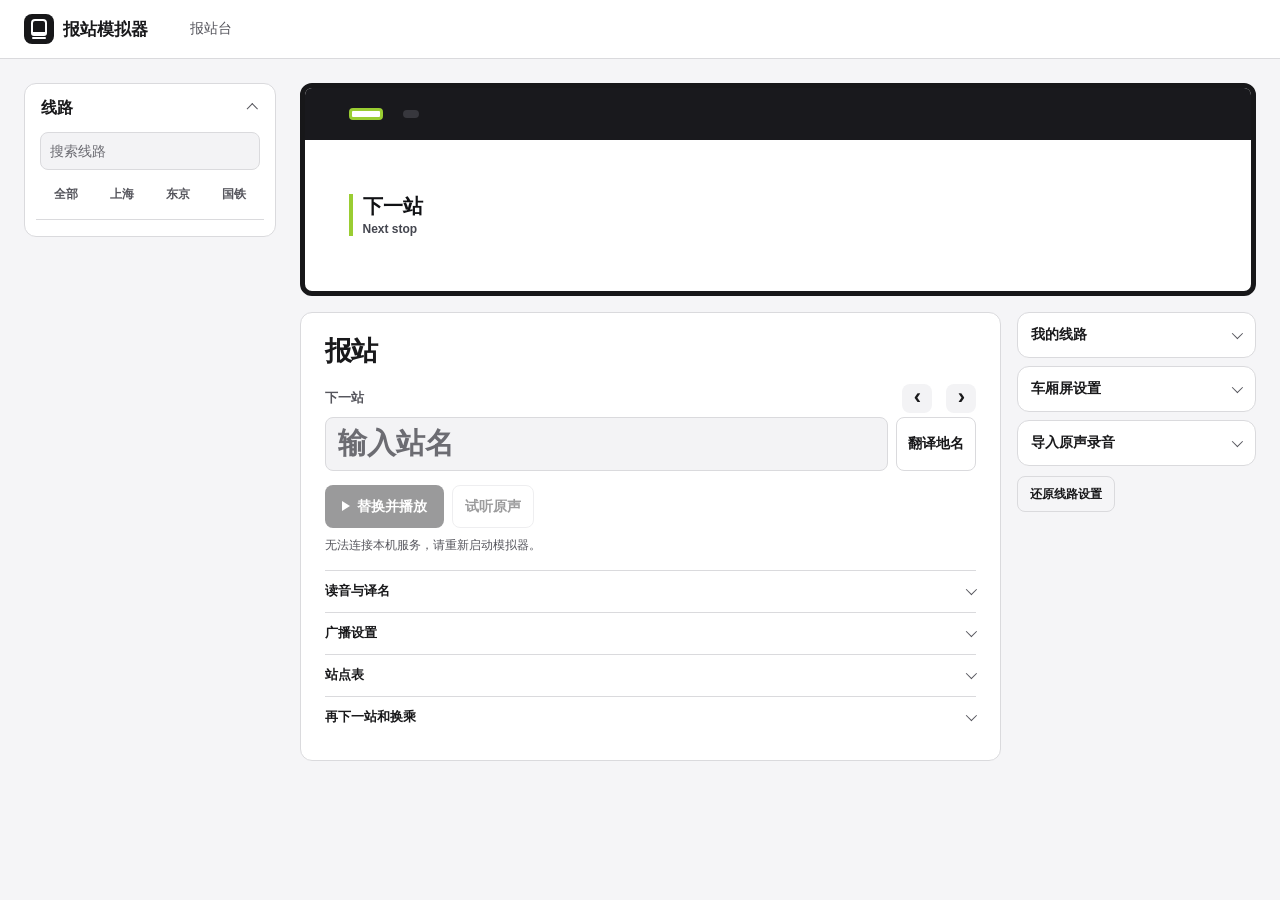
==== static/index.html @ 4a7ed26f "发布原声报站与车厢下一站显示" ====
<!doctype html>
<html lang="zh-CN">
<head>
<meta charset="UTF-8">
<meta name="viewport" content="width=device-width,initial-scale=1">
<title>报站模拟器</title>
<link rel="stylesheet" href="/static/style.css?v=4">
</head>
<body>
<header class="topbar">
 <div class="topbar-inner">
 <a href="#workstation" class="brand"><span class="brand-icon" aria-hidden="true"></span>报站模拟器</a>
 <nav class="top-links" aria-label="页面导航"><a href="#workstation">报站台</a><a href="#otherBroadcasts" id="otherLink" hidden>其他广播</a></nav>
 <div class="player" id="player" data-state="idle">
  <span class="eq" id="eq" aria-hidden="true"><i></i><i></i><i></i></span>
  <span class="player-title" id="nowPlaying" aria-live="polite">未在播放</span>
  <button class="icon" id="pausePlay" type="button" aria-label="暂停" hidden><i class="pause-icon" aria-hidden="true"></i><span>暂停</span></button>
  <button class="icon" id="resumePlay" type="button" aria-label="继续" hidden><i class="play-icon" aria-hidden="true"></i><span>继续</span></button>
  <button class="icon" id="stopPlay" type="button" aria-label="停止" hidden><i class="stop-icon" aria-hidden="true"></i><span>停止</span></button>
 </div>
 </div>
</header>

<main class="layout">
 <!-- ============ 左栏：线路 ============ -->
 <aside class="col routes-col">
  <details class="card route-panel" id="routePanel" open>
   <summary><span>线路</span><span id="activeRoute" class="active-route"></span></summary>
   <div class="route-filters">
    <input id="routeSearch" class="search" placeholder="搜索线路" type="search" aria-label="搜索线路">
    <div class="chips" id="cityChips" role="group" aria-label="按地区筛选线路"></div>
   </div>
   <div class="route-list" id="routeList" aria-label="可选线路"></div>
  </details>
 </aside>

 <!-- ============ 中栏：显示牌 + 报站 ============ -->
 <section class="col main-col" id="workstation" aria-label="报站台">
  <section class="station-board" id="stationBoard" aria-label="车厢下一站屏">
   <header class="board-header">
    <span id="boardCode" class="line-code"></span>
    <strong id="boardLine"></strong>
    <span class="service-type" id="boardType1"></span>
    <span id="boardDirection" class="board-direction"></span>
   </header>
   <div class="board-next">
    <div class="board-next-label"><span id="boardStationLabel">下一站</span><span id="boardStationLabelEn" lang="en">Next stop</span></div>
    <div class="board-next-name">
     <span id="boardStationNo" class="line-code" hidden></span>
     <div class="board-station-text"><strong id="boardStationName"></strong><span id="boardStationEn" lang="en" hidden></span></div>
    </div>
   </div>
   <ol class="board-stops" id="boardStops" aria-label="停靠站顺序" hidden></ol>
  </section>

  <div class="workbench">
  <section class="card composer" id="announcement" aria-labelledby="routeTitle">
   <div class="card-head"><h1 id="routeTitle" tabindex="-1">报站</h1><span class="tag" id="routeTag"></span></div>

   <div class="now-station">
    <div class="station-toolbar">
     <label for="stationName" id="stationNameLabel">下一站</label>
     <div class="station-nav" aria-label="切换站点">
      <button class="nav" id="previousStation" aria-label="上一站" title="上一站">‹</button>
      <span id="stationPosition" class="station-position"></span>
      <button class="nav" id="nextStation" aria-label="下一站" title="下一站">›</button>
     </div>
    </div>
    <div class="place-input">
     <input id="stationName" class="big-input" maxlength="50" placeholder="输入站名" autocomplete="off">
     <button class="ghost" type="button" id="translatePlace">翻译地名</button>
    </div>
     <div id="placeResults" class="place-results" hidden aria-live="polite"><div id="placeMessage"></div><div id="placeChoices"></div><p class="note">地名数据：<a href="https://www.openstreetmap.org/copyright" target="_blank" rel="noopener">OpenStreetMap</a> / <a href="https://www.wikidata.org/" target="_blank" rel="noopener">Wikidata</a></p></div>
   </div>

   <div class="actions main-actions">
    <button class="primary big" id="generate" disabled aria-keyshortcuts="Control+Enter"><i class="play-icon" aria-hidden="true"></i><span id="generateLabel">替换并播放</span></button>
    <button class="ghost" id="playOriginal" disabled>试听原声</button>
   </div>
   <div class="progress" id="progressBox" hidden role="status"><div class="bar" aria-hidden="true"><i id="progressBar"></i></div><span id="progress"></span></div>
   <div class="actions result-actions" id="resultActions" hidden>
    <button class="secondary" id="playResult" disabled>重播</button>
    <button class="ghost" id="retake" hidden>换一种读法</button>
    <a id="download" class="ghost" hidden download="报站.wav">保存音频</a>
   </div>
   <p class="note" id="sourceStatus" role="status"></p>
   <details class="fold" id="readingsFold">
    <summary>读音与译名</summary>
    <div class="readings" id="readings">
      <label id="jnLabel">日文写法<input id="jpName" maxlength="40"></label>
      <label id="jaLabel">日文读音<input id="jaName" maxlength="40"></label>
      <label id="enLabel">英文<input id="enName" maxlength="60"></label>
      <label id="numberLabel">车站编号<input id="stationNo" maxlength="12" placeholder="如 JY 22"></label>
    </div>
   </details>

   <details class="fold" id="editFold">
    <summary>广播设置</summary>
    <div class="grid2 line-row">
     <label id="lineLabel">线路名<input id="lineName" maxlength="20" placeholder="例如：M1路"></label>
     <label id="terminalLabel">终点站<input id="terminal" maxlength="30" placeholder="例如：人民广场"></label>
    </div>
    <p class="note" id="lineNote"></p>
    <p class="note" id="routeNote"></p>
    <a class="source-link" id="routeSource" target="_blank" rel="noopener" hidden>录音来源 ↗</a>
    <p class="note" id="editHint"></p>
    <ul class="edit-list" id="editList"></ul>
    <label id="doorLabel" hidden>开门方向<select id="doorSide"><option value="original">保留原录音</option><option value="left">左侧开门</option><option value="right">右侧开门</option></select></label>
    <div id="customArea" hidden>
     <p class="note">还想修改其他句子？填写录音里原来的话和你想说的话。程序会尝试自动定位，生成后请试听。</p>
     <div id="customRows"></div>
     <button class="ghost small" id="addCustom" type="button">＋ 添加要修改的话</button>
    </div>
   </details>

   <details class="fold" id="stationsFold">
    <summary>站点表 <span class="count" id="stationCount"></span></summary>
    <p class="note">点一行切换到该站。只填中文站名就行：日文写法（汉字或片假名）、读音、英文会自动生成（灰色字），填了就用你填的。“再下一站”自动取下一行。</p>
    <div class="table-wrap"><table class="stations" id="stationTable">
     <thead><tr><th>#</th><th>站名</th><th class="c-jn">日文写法</th><th class="c-ja">读音</th><th class="c-en">英文</th><th class="c-no">编号</th><th></th></tr></thead>
     <tbody></tbody>
    </table></div>
    <div class="actions"><button class="secondary" id="addStation">＋ 添加站点</button><button class="ghost" id="pasteStations">批量粘贴</button><button class="ghost" id="reverseStations">反向</button><button class="ghost" id="clearStations">清空</button></div>
    <div id="pasteBox" hidden><textarea id="pasteText" rows="5" placeholder="每行一个站，可用逗号分隔读法：&#10;巴黎,パリ,Paris&#10;伦敦,ロンドン,London"></textarea><div class="actions"><button class="primary" id="pasteApply">替换站点表</button><button class="ghost" id="pasteCancel">取消</button></div></div>
   </details>

   <details class="fold" id="extraFold">
    <summary>再下一站和换乘</summary>
    <div id="next2Box" class="grid2"><label>再下一站（日文）<input id="next2Ja" maxlength="30" placeholder="自动取下一行"></label><label>再下一站（英文）<input id="next2En" maxlength="40" placeholder="自动取下一行"></label></div>
    <div id="transferBox"><div class="grid2"><label>换乘（日文）<input id="transferJa" maxlength="120"></label><label>换乘（英文）<input id="transferEn" maxlength="200"></label></div><p class="note">换乘内容跟着当前站保存。保持原文则保留录音中的换乘广播。</p></div>
   </details>
  </section>

 <!-- ============ 右栏：显示牌与自定义 ============ -->
 <aside class="col side-col" aria-label="线路工具">
  <details class="card tool-panel" id="presetFold">
   <summary>我的线路</summary>
   <label class="full">名称<input id="presetName" maxlength="30" placeholder="例如：我的通勤线"></label>
   <div class="actions"><button class="primary" id="savePreset">保存为我的线路</button><button class="ghost" id="deletePreset" hidden>删除这条</button></div>
  </details>

  <details class="card tool-panel" id="boardFold">
   <summary>车厢屏设置</summary>
   <div class="grid2">
    <label>车种<select id="type1"></select></label>
    <div class="field">线路标识色
     <div class="color-pick">
      <button type="button" class="color-btn" id="colorBtn"><i id="colorChip"></i><span id="colorName">黄绿</span><b>▾</b></button>
      <div class="color-pop" id="colorPop" hidden>
       <div class="swatches" id="swatches"></div>
       <label class="color-custom">自定义颜色……<input id="lineColor" type="color" value="#9acd32"></label>
      </div>
     </div>
    </div>
    <label>线路代码<input id="lineCode" maxlength="5" placeholder="随线路名自动"></label>
    <label>显示牌另写名称<input id="boardLineName" maxlength="20" placeholder="不填则同线路名"></label>
   </div>
   <label class="full">方向<input id="direction" maxlength="30"></label>
  </details>

   <details class="card tool-panel" id="importBox">
    <summary>导入原声录音</summary>
    <p class="note">选择原声文件即可试听。填写原话可尝试识别替换位置。</p>
    <label class="full">录音文件<input id="importFile" type="file" accept="audio/*,video/*"></label>
    <label class="full">播报语言<select id="importLocale"><option value="ZH">普通话</option><option value="JA">日语</option><option value="EN">英语</option></select></label>
    <label class="full">起个名字<input id="importName" maxlength="30" placeholder="例如：上海地铁 2 号线"></label>
    <div class="grid2"><label>录音里的线路名（可不填）<input id="importLine" maxlength="20" placeholder="2号线"></label><label>录音里的终点站（可不填）<input id="importTerminal" maxlength="30" placeholder="浦东国际机场"></label></div>
    <div class="grid2"><label>录音里的站名（可不填）<input id="importStation" maxlength="30" placeholder="人民广场"></label><label>英文站名（可不填）<input id="importStationEn" maxlength="60" placeholder="People's Square"></label></div>
    <div class="actions"><button id="importGo" class="primary">导入录音</button><button id="importDelete" class="ghost" hidden>删除这段录音</button></div>
    <p id="importStatus" class="note"></p>
   </details>
   <button class="ghost reset-route" id="resetRoute">还原线路设置</button>
 </aside>
 </div>

 <section class="card" id="otherBroadcasts" aria-labelledby="otherTitle" hidden>
   <div class="card-head"><h2 id="otherTitle">其他广播</h2></div>
   <div class="sound-grid">
    <div class="sound"><label for="melody" class="sound-head">发车音乐 <span class="tag real">原声</span></label><select id="melody"><option value="JRE-IKST-025-01.mp3">JRE-IKST-025-01</option><option value="JRE-IKST-025-02.mp3">JRE-IKST-025-02</option><option value="JR-SH1-1_old.mp3">JR-SH1-1（旧版）</option></select><button class="secondary" id="playMelody"><i class="play-icon" aria-hidden="true"></i>播放</button></div>
    <div class="sound"><label for="busNotice" class="sound-head">上海公交提示 <span class="tag real">原声</span></label><select id="busNotice"><option value="bus-turn.mp3">车辆转弯，请拉好扶手</option><option value="bus-seat.mp3">请给需要帮助的乘客让座</option><option value="bus-safety.mp3">请勿携带易燃物品</option></select><button class="secondary" id="playNotice"><i class="play-icon" aria-hidden="true"></i>播放</button></div>
   </div>
 </section>
 </section>
</main>
<audio id="audio" hidden></audio>
<div class="toast" id="toast" role="status" hidden></div>
<script src="/static/app.js?v=4"></script>
<script src="/static/cloud.js?v=4"></script>
</body>
</html>
---- static/style.css ----
:root {
  color-scheme: light dark;
  --bg: #f5f5f7;
  --card: #fff;
  --ink: #19191b;
  --muted: #56565d;
  --line: #dadadd;
  --soft: #f3f3f5;
  --accent: #171719;
  --accent-ink: #fff;
  --accent-soft: #e8e8eb;
  --radius: 12px;
  --top: 58px;
  font-family: -apple-system, BlinkMacSystemFont, "Segoe UI", "Microsoft YaHei UI", "PingFang SC", sans-serif;
  color: var(--ink);
}
@media (prefers-color-scheme: dark) {
  :root {
    --bg: #111113;
    --card: #1b1b1e;
    --ink: #f3f3f5;
    --muted: #bcbcc5;
    --line: #3d3d43;
    --soft: #252529;
    --accent: #f4f4f6;
    --accent-ink: #171719;
    --accent-soft: #303036;
  }
}
* { box-sizing: border-box; }
[hidden] { display: none !important; }
html { scroll-padding-top: calc(var(--top) + 16px); }
body { margin: 0; background: var(--bg); font-size: 14px; }
button, input, select, textarea { font: inherit; color: inherit; }
button, summary { -webkit-tap-highlight-color: transparent; }
h1, h2, p { margin: 0; }
h1 { font-size: clamp(20px, 2.2vw, 27px); font-weight: 800; line-height: 1.25; letter-spacing: -.035em; overflow-wrap: anywhere; }
h2 { font-size: 18px; font-weight: 800; }
a { color: var(--accent); }
:where(button, a, input, select, textarea, summary):focus-visible {
  outline: 2px solid var(--accent);
  outline-offset: 3px;
}

/* Page header and shared audio controls */
.topbar { position: sticky; top: 0; z-index: 20; background: var(--card); color: var(--ink); border-bottom: 1px solid var(--line); }
.topbar-inner { max-width: 1376px; min-height: var(--top); margin-inline: auto; padding: 8px 24px; display: flex; align-items: center; gap: 30px; }
.brand { display: inline-flex; align-items: center; gap: 9px; color: var(--ink); font-size: 17px; font-weight: 750; text-decoration: none; white-space: nowrap; }
.brand-icon { display: inline-block; width: 30px; height: 30px; position: relative; border-radius: 8px; background: var(--accent); color: var(--accent-ink); }
.brand-icon::before { content: ""; position: absolute; inset: 5px 7px 8px; border: 2px solid currentColor; border-bottom-width: 4px; border-radius: 4px 4px 3px 3px; }
.brand-icon::after { content: ""; position: absolute; left: 8px; bottom: 5px; width: 14px; height: 2px; background: currentColor; border-radius: 2px; }
.top-links { display: flex; gap: 4px; }
.top-links a { display: inline-flex; padding: 9px 12px; border-radius: 7px; color: var(--muted); font-size: 14px; text-decoration: none; white-space: nowrap; }
.top-links a:hover, .top-links a:focus-visible { background: var(--soft); color: var(--ink); }
.player {
  display: flex; align-items: center; gap: 6px; margin-left: auto; padding: 4px 5px 4px 12px;
  width: min(100%, 410px); min-width: 0; min-height: 42px; color: var(--ink);
  background: var(--soft); border: 1px solid var(--line); border-radius: 10px;
}
.player-title { flex: 1; overflow: hidden; text-overflow: ellipsis; white-space: nowrap; font-size: 13px; padding-right: 4px; }
.player[data-state="idle"] { visibility: hidden; }
.eq { display: inline-flex; flex: 0 0 15px; align-items: center; gap: 2px; height: 16px; }
.eq i { width: 3px; height: 8px; border-radius: 4px; background: currentColor; }
.eq i:nth-child(2) { height: 14px; }
.eq i:last-child { height: 5px; }
.player[data-state="playing"] .eq i { animation: eq .85s infinite alternate ease-in-out; }
.player[data-state="playing"] .eq i:nth-child(2) { animation-delay: -.45s; }
.player[data-state="playing"] .eq i:last-child { animation-delay: -.25s; }
@keyframes eq { to { height: 3px; } }
button.icon { border-color: var(--line); background: var(--card); color: inherit; padding: 5px 9px; font-size: 13px; min-height: 32px; gap: 5px; }
button.icon:hover { background: var(--accent-soft); }
.play-icon { display: inline-block; width: 0; height: 0; border-top: 5px solid transparent; border-bottom: 5px solid transparent; border-left: 8px solid currentColor; }
.pause-icon { width: 9px; height: 10px; border-inline: 3px solid currentColor; }
.stop-icon { width: 9px; height: 9px; background: currentColor; border-radius: 1px; }

/* Workspace and adaptive panels */
.layout {
  display: grid; grid-template-columns: 252px minmax(0, 1fr); gap: 24px; align-items: start;
  max-width: 1376px; margin: 0 auto; padding: 24px 24px 70px;
}
.col { display: flex; flex-direction: column; gap: 16px; min-width: 0; }
.routes-col { position: sticky; top: calc(var(--top) + 18px); }
.card { min-width: 0; background: var(--card); border: 1px solid var(--line); border-radius: var(--radius); padding: 22px 24px; }
.card-head { display: flex; flex-wrap: wrap; align-items: center; gap: 9px; min-width: 0; }
.card-head h1 { flex: 1 1 135px; }
.workbench { display: grid; grid-template-columns: minmax(0, 1fr) minmax(218px, .34fr); gap: 16px; align-items: start; }
.side-col { gap: 8px; }
.tool-panel { padding: 0 13px; }
.tool-panel[open] { padding-bottom: 13px; }
.tool-panel > summary, .route-panel > summary, .fold > summary {
  display: flex; align-items: center; gap: 8px; min-height: 44px; cursor: pointer; font-weight: 750; list-style: none;
}
summary::-webkit-details-marker { display: none; }
.tool-panel > summary::after, .route-panel > summary::after, .fold > summary::after {
  content: ""; margin-left: auto; margin-right: 2px; width: 7px; height: 7px; border: solid var(--muted); border-width: 0 1.5px 1.5px 0; flex: none; transform: rotate(45deg) translateY(-2px);
}
details[open] > summary::after { transform: rotate(225deg) translateY(-1px); }
.reset-route { align-self: flex-start; margin-top: 2px; font-size: 12px; }
.note { font-size: 12px; line-height: 1.65; color: var(--muted); margin-top: 8px; }
.note:empty { display: none; }
.source-link { display: inline-block; margin-top: 6px; font-size: 12px; }

/* Fields, buttons, and source labels */
label, .field { display: block; min-width: 0; font-size: 12px; color: var(--muted); font-weight: 650; }
label.full { margin-top: 10px; }
input, select, textarea {
  display: block; width: 100%; min-width: 0; margin-top: 5px; min-height: 38px; padding: 7px 9px;
  border: 1px solid var(--line); border-radius: 8px; background: var(--card);
}
input::placeholder, textarea::placeholder { color: var(--muted); opacity: .86; }
input:focus, select:focus, textarea:focus { border-color: var(--accent); }
input[type="color"] { padding: 3px; height: 38px; cursor: pointer; }
input[type="file"] { font-size: 12px; }
label.check { display: flex; gap: 8px; align-items: center; margin-top: 10px; font-weight: 500; }
label.check input { width: auto; min-height: 0; margin: 0; accent-color: var(--accent); }
.grid2 { display: grid; grid-template-columns: repeat(auto-fit, minmax(min(100%, 98px), 1fr)); gap: 9px; margin-top: 9px; }
.actions { display: flex; gap: 8px; flex-wrap: wrap; margin-top: 11px; align-items: center; }
button, .ghost {
  display: inline-flex; gap: 7px; align-items: center; justify-content: center; min-height: 36px;
  border: 1px solid transparent; border-radius: 8px; padding: 7px 12px; font-weight: 700;
  text-decoration: none; cursor: pointer; line-height: 1.2;
}
.primary { background: var(--accent); color: var(--accent-ink); }
.primary:hover:not(:disabled) { filter: brightness(1.10); }
.secondary { background: var(--accent-soft); color: var(--accent); }
.ghost { color: var(--ink); background: transparent; border-color: var(--line); }
.ghost:hover:not(:disabled), .secondary:hover:not(:disabled) { border-color: var(--accent); }
.small { font-size: 12px; }
button:disabled { opacity: .43; cursor: default; }
.tag { display: inline-block; font-size: 11px; font-weight: 750; border-radius: 4px; padding: 3px 6px; white-space: nowrap; }
.tag.real, .tag.mine { background: var(--soft); color: var(--ink); border: 1px solid var(--line); }
.tag:empty { display: none; }

/* Search and line directory */
.route-panel { padding: 0 11px 0; }
.route-panel[open] { padding-bottom: 10px; }
.route-panel > summary { padding-inline: 5px; font-size: 16px; min-height: 48px; }
.active-route { min-width: 0; margin-left: auto; overflow: hidden; text-overflow: ellipsis; white-space: nowrap; color: var(--accent); font-size: 12px; }
.route-panel[open] .active-route { display: none; }
.route-filters { padding: 0 4px 9px; border-bottom: 1px solid var(--line); }
.search { margin: 0; background: var(--soft); }
.chips { display: flex; gap: 4px; margin-top: 8px; }
.chip { flex: 1; min-height: 32px; padding: 3px 6px; font-size: 12px; background: transparent; color: var(--muted); }
.chip:hover { background: var(--soft); color: var(--ink); }
.chip.on { background: var(--accent); color: var(--accent-ink); }
.route-list {
  display: flex; flex-direction: column; gap: 3px; min-height: 0; max-height: calc(100dvh - var(--top) - 175px);
  overflow: auto; padding: 3px; scrollbar-width: thin;
}
.route-list > * { flex-shrink: 0; }
.route-group { margin: 12px 5px 4px; font-size: 11px; font-weight: 800; color: var(--muted); }
.route {
  position: relative; display: grid; grid-template-columns: 39px minmax(0, 1fr) auto; align-items: center; text-align: left; gap: 7px;
  width: 100%; padding: 6px; background: transparent; min-height: 46px;
}
.route:hover { background: var(--soft); }
.route.on { background: var(--accent-soft); border-color: var(--muted); }
.route .code { background: #fff; color: #19191b; border: 2px solid var(--rc); border-radius: 4px; font-size: 11px; padding: 4px 1px; line-height: 1.15; text-align: center; }
.route .nm { min-width: 0; font-size: 14px; font-weight: 750; line-height: 1.35; overflow-wrap: anywhere; }
.route .sub { display: block; color: var(--muted); font-size: 12px; font-weight: 500; }
.route .tag.real { background: transparent; color: var(--muted); border: 1px solid var(--line); }
.my-route { border: 1px solid var(--line); border-radius: 9px; padding-bottom: 6px; }
.my-route .route { border-top: 0; border-inline: 0; border-bottom-left-radius: 0; border-bottom-right-radius: 0; }
.my-route-actions { display: grid; grid-template-columns: 1fr 1fr; gap: 4px; padding: 4px 6px 0; }
.route-action {
  display: flex; align-items: center; justify-content: center; min-height: 30px; padding: 4px 6px;
  border: 1px solid var(--line); border-radius: 6px; background: var(--card);
  color: var(--accent); font-size: 11px; font-weight: 700; text-decoration: none;
}
.route-action:hover:not(:disabled) { border-color: var(--accent); }
.my-route-note { margin: 6px 8px 2px; overflow: hidden; text-overflow: ellipsis; white-space: nowrap; font-size: 11px; color: var(--muted); }

/* Onboard information screen */
.station-board {
  --line-color: #9acd32;
  --screen-pad: clamp(16px, 3.4vw, 44px);
  min-width: 0; border: 5px solid #171719; border-radius: 12px;
  overflow: hidden; color: #101114; background: #fff;
}
.station-board:lang(ja) { font-family: "Hiragino Sans", "Yu Gothic UI", Meiryo, sans-serif; }
.board-header {
  display: flex; align-items: center; flex-wrap: wrap; gap: 7px 10px;
  color: #fff; background: #19191d;
  min-height: 52px; padding: 9px var(--screen-pad);
}
.board-header strong { font-size: clamp(16px, 2.1vw, 26px); line-height: 1.25; overflow-wrap: anywhere; }
.board-direction { margin-left: auto; color: #e0e0e5; font-size: 14px; font-weight: 650; overflow-wrap: anywhere; }
.board-direction:empty { display: none; }
.line-code {
  display: inline-grid; place-items: center; flex: none; color: #121214; background: #fff; border: 3px solid var(--line-color);
  min-width: 34px; border-radius: 4px; font-weight: 850; font-size: 14px; padding: 3px 6px; white-space: nowrap;
}
.service-type {
  display: inline-block; max-width: 100%; padding: 4px 8px; background: #37373d; color: #fff; border-radius: 4px;
  font-size: 13px; font-weight: 750; line-height: 1.2; overflow-wrap: anywhere;
}
.service-type[data-mark="chuo"] { background: #244f87; }
.service-type[data-mark="ome"] { background: #20543d; }
.service-type[data-mark="rapid"] { background: #704718; }
.service-type[data-mark="express"] { background: #713143; }
.board-next {
  display: grid; grid-template-columns: minmax(65px, 110px) minmax(0, 1fr); align-items: center; gap: clamp(10px, 2vw, 26px);
  min-height: 151px; padding: 17px var(--screen-pad) 18px;
}
.board-next-label {
  align-self: center; border-left: 4px solid var(--line-color); padding-inline-start: 10px; display: grid;
  text-align: left; font-size: clamp(13px, 1.7vw, 20px); font-weight: 800; line-height: 1.2; gap: 4px;
}
.board-next-label [lang="en"] { color: #44464f; font: 650 12px/1.2 "Segoe UI", sans-serif; }
.board-next-name { display: flex; align-items: center; column-gap: 15px; min-width: 0; }
.board-next-name .line-code { font-size: clamp(15px, 2vw, 25px); padding: 8px; }
.board-station-text { display: grid; min-width: 0; align-items: start; gap: 4px; }
.board-station-text strong { font-size: clamp(32px, 5.8vw, 78px); line-height: 1.05; font-weight: 820; overflow-wrap: anywhere; }
.board-station-text [lang="en"] { color: #44464f; font: 640 clamp(13px, 2vw, 24px)/1.2 "Segoe UI", sans-serif; overflow-wrap: anywhere; }
.board-stops {
  display: flex; list-style: none; margin: 0; padding: 12px var(--screen-pad) 11px;
  background: #f3f4f6; border-top: 1px solid #dadbe0;
}
.board-stops li { position: relative; flex: 1; min-width: 0; text-align: center; font-size: 14px; font-weight: 650; }
.board-stops li:not(:last-child)::after {
  content: ""; position: absolute; top: 7px; left: 50%; width: 100%; height: 4px; background: var(--line-color);
}
.board-stops li.past::after { background: #9799a0; }
.board-stops li > i {
  position: relative; z-index: 1; display: block; width: 17px; height: 17px; margin: 0 auto 5px; border-radius: 50%;
  border: 3px solid #19191b; background: #fff;
}
.board-stops li.past { color: #555760; }
.board-stops li.past > i { border-color: #767780; }
.board-stops li.current { font-weight: 850; }
.board-stops li.current > i { background: var(--line-color); }
.board-stops li > span { display: block; padding-inline: 4px; overflow-wrap: anywhere; }

/* Announcement form and results */
.now-station { margin-top: 15px; }
.station-toolbar { display: flex; align-items: center; gap: 8px; justify-content: space-between; margin-bottom: 4px; }
.station-toolbar > label { font-size: 13px; }
.station-nav { display: flex; align-items: center; gap: 7px; }
.station-position { color: var(--muted); font-size: 12px; font-variant-numeric: tabular-nums; }
.nav { min-height: 29px; width: 30px; background: var(--soft); color: var(--ink); font-size: 22px; padding: 0 0 2px; line-height: 1; }
.nav:hover:not(:disabled) { background: var(--accent-soft); color: var(--accent); }
.place-input { display: grid; grid-template-columns: minmax(0, 1fr) auto; gap: 8px; align-items: stretch; }
.big-input { margin: 0; min-height: 54px; padding: 8px 12px; font-weight: 800; font-size: clamp(22px, 3.3vw, 29px); background: var(--soft); }
.place-input button { color: var(--accent); white-space: nowrap; padding-inline: 11px; }
.place-results { margin-top: 8px; padding: 10px; background: var(--soft); border-radius: 8px; font-size: 12px; line-height: 1.55; overflow-wrap: anywhere; }
.place-results details { margin-top: 5px; }
.place-results summary { cursor: pointer; font-weight: 750; color: var(--accent); }
.place-result { display: block; width: 100%; text-align: left; background: var(--card); border-color: var(--line); margin-top: 5px; font-size: 12px; line-height: 1.4; }
.place-result small { display: block; color: var(--muted); font-weight: 400; }
.readings { display: grid; grid-template-columns: repeat(auto-fit, minmax(min(100%, 105px), 1fr)); gap: 8px; margin-top: 10px; }
.main-actions { margin-top: 14px; }
.main-actions > * { min-height: 43px; }
.main-actions .primary { padding-inline: 16px; }
.result-actions { padding-block: 1px; }
.result-actions > * { font-size: 12px; }
.progress { display: flex; gap: 8px; align-items: center; margin-top: 10px; padding: 8px 10px; background: var(--soft); border-radius: 8px; font-size: 12px; color: var(--muted); overflow-wrap: anywhere; }
.progress .bar { flex: 0 0 30px; height: 5px; border-radius: 8px; background: var(--line); overflow: hidden; }
.progress .bar i { display: block; width: 40%; height: 100%; background: var(--accent); border-radius: 8px; animation: load 1.25s infinite; }
@keyframes load { from { transform: translateX(-100%); } to { transform: translateX(250%); } }

/* Advanced station editing and tools */
.fold { border-top: 1px solid var(--line); }
.composer > .fold:first-of-type { margin-top: 14px; }
.fold[open] { padding-bottom: 10px; }
.fold > summary { min-height: 41px; font-size: 13px; }
details > summary:hover { color: var(--accent); }
.count { margin-left: 2px; font-size: 11px; color: var(--muted); }
.edit-list { margin: 6px 0 10px; padding-left: 19px; color: var(--muted); line-height: 1.65; font-size: 13px; overflow-wrap: anywhere; }
.edit-list b { color: var(--ink); }
.custom-edit { display: grid; grid-template-columns: minmax(0,.8fr) 1fr 1fr auto; gap: 7px; align-items: end; margin: 9px 0; }
.table-wrap { overflow: auto; margin-top: 9px; border: 1px solid var(--line); border-radius: 8px; max-height: 320px; }
.stations { width: 100%; border-collapse: separate; border-spacing: 0; font-size: 13px; }
.stations th { position: sticky; top: 0; z-index: 1; background: var(--soft); text-align: left; font-size: 11px; color: var(--muted); padding: 7px 6px; white-space: nowrap; }
.stations td { border-top: 1px solid var(--line); padding: 3px; }
.stations td:first-child { width: 30px; text-align: center; color: var(--muted); font-variant-numeric: tabular-nums; cursor: pointer; }
.stations input { margin: 0; min-width: 86px; background: transparent; padding: 6px; border-color: transparent; }
.stations input:hover { border-color: var(--line); }
.stations tr.on { background: var(--accent-soft); }
.stations tr.on td:first-child { color: var(--accent); font-weight: 800; }
.stations .del { background: transparent; color: var(--muted); padding: 3px 6px; }
.stations .del:hover { color: var(--ink); background: var(--soft); }
.color-pick { position: relative; margin-top: 5px; }
.color-btn { width: 100%; min-height: 38px; justify-content: flex-start; background: var(--card); border-color: var(--line); color: var(--ink); padding: 7px 8px; }
.color-btn i { width: 17px; height: 17px; border-radius: 4px; flex: none; box-shadow: inset 0 0 0 1px #0002; }
.color-btn span { flex: 1; text-align: left; }
.color-btn b { color: var(--muted); font-size: 11px; }
.color-pop { position: absolute; z-index: 11; top: calc(100% + 5px); right: 0; background: var(--card); border: 1px solid var(--line); border-radius: 9px; padding: 9px; box-shadow: 0 8px 18px #0b201a26; }
.swatches { display: grid; grid-template-columns: repeat(5, 25px); gap: 6px; }
.swatch { width: 25px; height: 25px; min-height: 25px; border: 2px solid var(--card); border-radius: 5px; outline: 1px solid var(--line); padding: 0; }
.swatch.on, .swatch:hover { outline: 2px solid var(--ink); }
.color-custom { display: flex; align-items: center; justify-content: space-between; gap: 6px; margin-top: 7px; padding-top: 7px; border-top: 1px solid var(--line); }
.color-custom input { width: 34px; height: 27px; min-height: 27px; margin: 0; padding: 2px; }

/* Extra audio */
.sound-grid { display: grid; grid-template-columns: repeat(auto-fit, minmax(min(100%, 156px), 1fr)); gap: 9px; margin-top: 12px; }
.sound { display: flex; flex-direction: column; gap: 7px; min-width: 0; padding: 10px; background: var(--soft); border: 1px solid var(--line); border-radius: 9px; }
.sound-head { display: flex; justify-content: space-between; align-items: center; gap: 5px; font-size: 13px; color: var(--ink); font-weight: 750; }
.sound select { margin: 0; font-size: 12px; }
.sound button { font-size: 12px; }
.toast {
  position: fixed; z-index: 50; left: 50%; bottom: 20px; transform: translateX(-50%); width: max-content; max-width: min(90vw, 500px);
  padding: 10px 13px; background: #242426; color: #fff; border-radius: 9px; border: 1px solid #4b4b50; font-size: 13px; box-shadow: 0 5px 16px #0002;
}

@media (max-width: 1060px) {
  .layout { grid-template-columns: 218px minmax(0, 1fr); padding-inline: 16px; gap: 13px; }
  .workbench { grid-template-columns: minmax(0, 1fr); gap: 9px; }
  .side-col { display: grid; grid-template-columns: repeat(2, minmax(0, 1fr)); align-items: start; }
}
@media (max-width: 720px) {
  :root { --top: 53px; }
  .layout { grid-template-columns: minmax(0, 1fr); padding: 12px 11px 82px; gap: 9px; }
  .col { gap: 10px; }
  .topbar-inner { padding: 6px 12px; gap: 8px; justify-content: space-between; }
  .brand { font-size: 14px; gap: 7px; }
  .brand-icon { width: 28px; height: 28px; }
  .brand-icon::before { inset: 5px 6px 7px; }
  .brand-icon::after { left: 7px; bottom: 4px; }
  .top-links a { padding: 7px 6px; font-size: 12px; }
  .player { position: fixed; inset: auto 9px max(9px, env(safe-area-inset-bottom)) 9px; margin: 0; width: auto; min-height: 48px; box-shadow: 0 4px 14px #0005; }
  .player[data-state="idle"] { display: none; }
  button.icon { min-height: 36px; }
  .routes-col { position: static; }
  .route-panel > summary { min-height: 45px; font-size: 14px; }
  .route-panel > summary::after { margin-left: 3px; }
  .route-panel[open] > summary::after { margin-left: auto; }
  .route-list { max-height: min(320px, 45dvh); }
  .chip { min-height: 36px; }
  .card { padding: 13px; }
  .route-panel, .tool-panel { padding: 0 11px; }
  .station-board { --screen-pad: 12px; border-width: 4px; border-radius: 9px; }
  .board-header { gap: 5px 7px; min-height: 0; padding-block: 8px; }
  .board-header .line-code { font-size: 12px; min-width: 28px; padding: 2px 4px; }
  .board-direction { flex-basis: 100%; margin: 0; font-size: 12px; }
  .service-type { font-size: 11px; }
  .board-next { grid-template-columns: minmax(48px, 65px) minmax(0, 1fr); min-height: 106px; padding-block: 12px; }
  .board-next-label { padding-inline-start: 6px; }
  .board-next-label [lang="en"] { font-size: 10px; }
  .board-next-name { gap: 7px; }
  .board-next-name .line-code { font-size: 13px; padding: 4px; }
  .board-stops li { font-size: 12px; }
  .board-stops li:nth-child(n+5) { display: none; }
  .board-stops li:nth-child(4)::after { display: none; }
  .nav { width: 36px; min-height: 36px; }
  .main-actions > * { min-height: 44px; }
  .readings input, .search { font-size: 16px; }
  .readings:has(#jaLabel:not([hidden])) { grid-template-columns: repeat(2, minmax(0, 1fr)); }
  .readings:has(#numberLabel[hidden]) #enLabel { grid-column: 1 / -1; }
  .sound-grid { grid-template-columns: repeat(auto-fit, minmax(min(100%, 142px), 1fr)); }
  .toast { bottom: 66px; }
}
@media (max-width: 400px) {
  .custom-edit { grid-template-columns: repeat(2, minmax(0, 1fr)); }
  .custom-edit label:first-child { grid-column: 1/-1; }
  .top-links a:first-child { display: none; }
  .side-col { grid-template-columns: minmax(0, 1fr); gap: 6px; }
}
@media (prefers-reduced-motion: reduce) {
  .player .eq i, .progress .bar i { animation: none; }
}
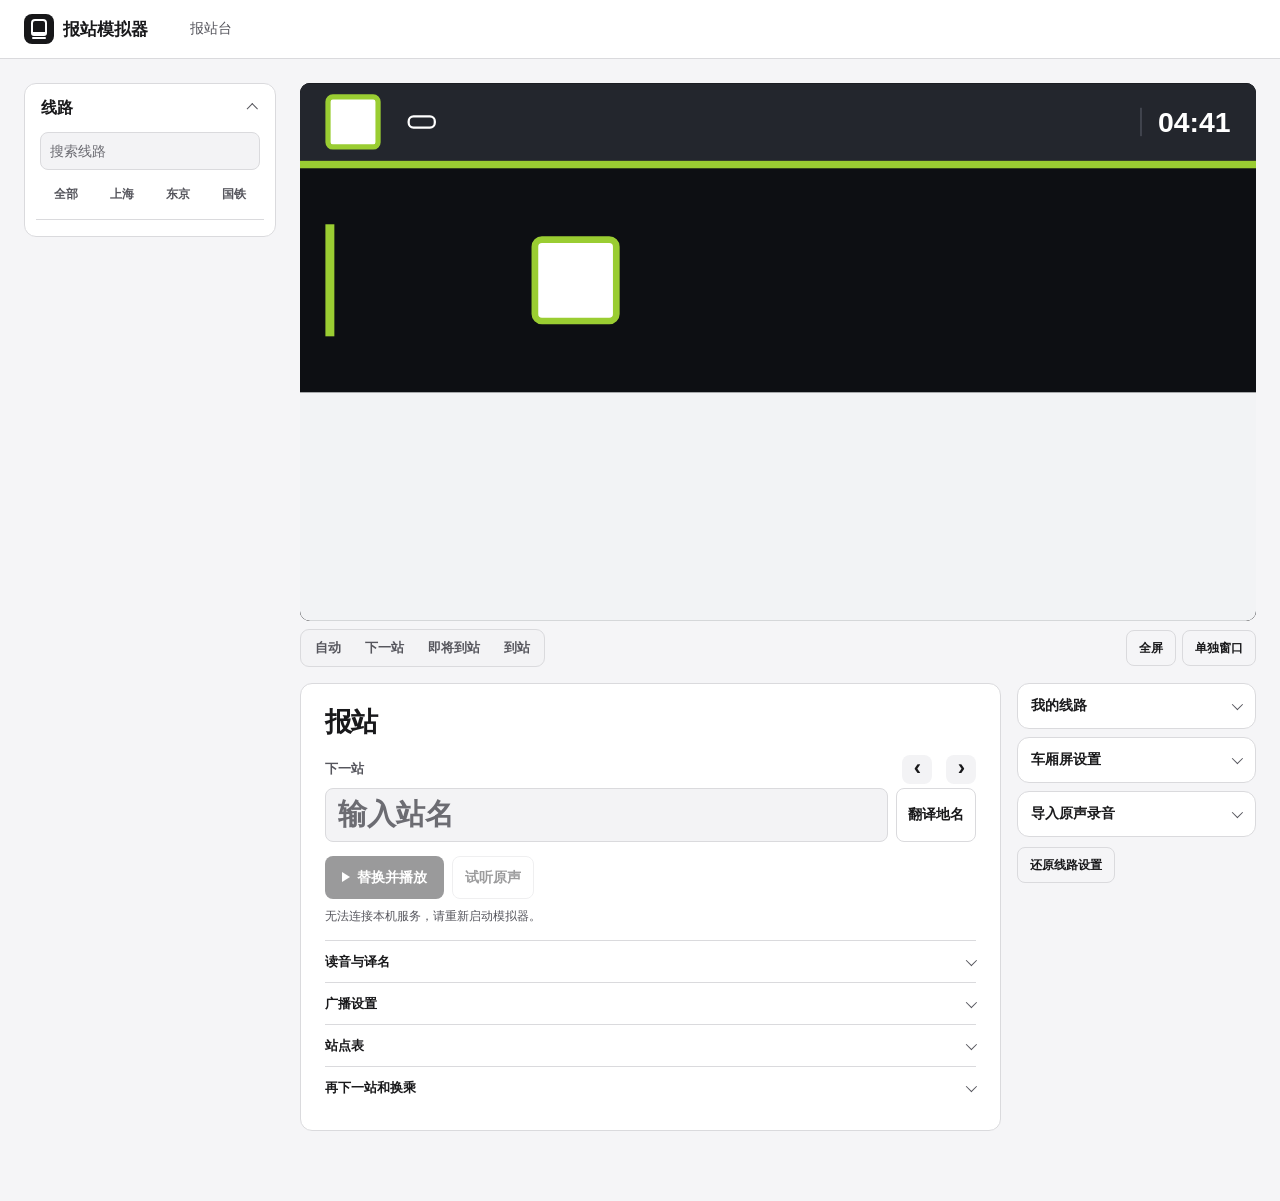
==== commit 589a9410: "新增车内动态显示屏 仿车门上方液晶屏：站名按语言轮播，下一站、即将到站、到站三种状态 （自动模式跟随报站播放切换），下半屏轮播路线图、换乘和开门方向。 按 16:9 等比缩放，支持全屏和只显示屏幕的单" ====
--- a/static/index.html
+++ b/static/index.html
@@ -4,7 +4,8 @@
 <meta charset="UTF-8">
 <meta name="viewport" content="width=device-width,initial-scale=1">
 <title>报站模拟器</title>
-<link rel="stylesheet" href="/static/style.css?v=4">
+<link rel="stylesheet" href="/static/style.css?v=5">
+<link rel="stylesheet" href="/static/lcd.css?v=1">
 </head>
 <body>
 <header class="topbar">
@@ -36,21 +37,20 @@
 
  <!-- ============ 中栏：显示牌 + 报站 ============ -->
  <section class="col main-col" id="workstation" aria-label="报站台">
-  <section class="station-board" id="stationBoard" aria-label="车厢下一站屏">
-   <header class="board-header">
-    <span id="boardCode" class="line-code"></span>
-    <strong id="boardLine"></strong>
-    <span class="service-type" id="boardType1"></span>
-    <span id="boardDirection" class="board-direction"></span>
-   </header>
-   <div class="board-next">
-    <div class="board-next-label"><span id="boardStationLabel">下一站</span><span id="boardStationLabelEn" lang="en">Next stop</span></div>
-    <div class="board-next-name">
-     <span id="boardStationNo" class="line-code" hidden></span>
-     <div class="board-station-text"><strong id="boardStationName"></strong><span id="boardStationEn" lang="en" hidden></span></div>
-    </div>
-   </div>
-   <ol class="board-stops" id="boardStops" aria-label="停靠站顺序" hidden></ol>
+  <section class="lcd-wrap" id="stationBoard" aria-label="车内显示屏">
+   <div id="lcdFrame"></div>
+   <div class="lcd-bar">
+    <div class="lcd-states" id="lcdStates" role="group" aria-label="显示屏状态">
+     <button type="button" data-s="auto" title="播放报站时显示「即将到站」，播完显示「到站」">自动</button>
+     <button type="button" data-s="next">下一站</button>
+     <button type="button" data-s="soon">即将到站</button>
+     <button type="button" data-s="at">到站</button>
+    </div>
+    <div class="lcd-tools">
+     <button type="button" class="ghost small" id="lcdFull">全屏</button>
+     <button type="button" class="ghost small" id="lcdWindow">单独窗口</button>
+    </div>
+   </div>
   </section>
 
   <div class="workbench">
@@ -156,6 +156,23 @@
     <label>显示牌另写名称<input id="boardLineName" maxlength="20" placeholder="不填则同线路名"></label>
    </div>
    <label class="full">方向<input id="direction" maxlength="30"></label>
+   <div class="lcd-settings">
+    <div class="grid2">
+     <label>轮播速度<select id="lcdSpeed"><option value="2">快（2 秒）</option><option value="3">标准（3 秒）</option><option value="4">慢（4 秒）</option><option value="6">很慢（6 秒）</option></select></label>
+     <label>路线图站数<select id="lcdStops"><option>4</option><option>5</option><option>6</option><option>7</option><option>8</option></select></label>
+    </div>
+    <label class="full">屏幕大小 <span id="lcdSizeText" class="count"></span><input id="lcdSize" type="range" min="40" max="100" step="5"></label>
+    <div class="field">站名轮播语言
+     <div class="lcd-langs">
+      <label class="check" id="lcdKanaBox"><input type="checkbox" id="lcdKana">假名读音</label>
+      <label class="check"><input type="checkbox" id="lcdEn">英文</label>
+      <label class="check" id="lcdZhBox"><input type="checkbox" id="lcdZh">中文</label>
+     </div>
+    </div>
+    <label class="full">本站换乘（显示屏）<input id="lcdTransfer" maxlength="80" placeholder="例如：可换乘 2 号线、10 号线"></label>
+    <label class="full">本站开门方向（显示屏）<select id="lcdDoor"><option value="">不显示</option><option value="left">左侧</option><option value="right">右侧</option></select></label>
+    <p class="note">换乘和开门方向跟着当前站保存，只影响显示屏，不改录音。</p>
+   </div>
   </details>
 
    <details class="card tool-panel" id="importBox">
@@ -184,7 +201,8 @@
 </main>
 <audio id="audio" hidden></audio>
 <div class="toast" id="toast" role="status" hidden></div>
-<script src="/static/app.js?v=4"></script>
+<script src="/static/lcd.js?v=2"></script>
+<script src="/static/app.js?v=5"></script>
 <script src="/static/cloud.js?v=4"></script>
 </body>
 </html>
--- a/static/style.css
+++ b/static/style.css
@@ -359,3 +359,20 @@
   .player .eq i, .progress .bar i { animation: none; }
 }
 
+
+/* 车内动态显示屏（画面样式在 lcd.css） */
+.lcd-wrap { --lcd-size: 100%; min-width: 0; width: var(--lcd-size); margin-inline: auto; display: grid; gap: 8px; }
+.lcd-bar { display: flex; flex-wrap: wrap; align-items: center; justify-content: space-between; gap: 8px; }
+.lcd-states { display: inline-flex; padding: 3px; gap: 2px; border-radius: 9px; background: var(--soft); border: 1px solid var(--line); }
+.lcd-states button { min-height: 30px; padding: 4px 11px; border: 0; border-radius: 7px; background: transparent; color: var(--muted); font-size: 13px; font-weight: 700; }
+.lcd-states button[aria-pressed="true"] { background: var(--card); color: var(--ink); box-shadow: 0 1px 3px #0002; }
+.lcd-tools { display: flex; gap: 6px; }
+.lcd-settings { margin-top: 12px; padding-top: 10px; border-top: 1px solid var(--line); display: grid; gap: 10px; }
+.lcd-settings input[type="range"] { width: 100%; accent-color: var(--accent); }
+.lcd-langs { display: flex; flex-wrap: wrap; gap: 0 16px; }
+.lcd-langs label.check { margin-top: 6px; color: var(--ink); }
+@media (max-width: 720px) {
+  .lcd-wrap { width: 100%; }
+  .lcd-frame { border-radius: 7px; }
+  .lcd-states button { min-height: 36px; padding-inline: 9px; }
+}
--- a/static/lcd.css
+++ b/static/lcd.css
@@ -0,0 +1,84 @@
+/* 车内动态显示屏。屏幕是模拟的设备，配色固定，不随网页深浅色变化。 */
+.lcd-frame { position: relative; width: 100%; aspect-ratio: 16 / 9; overflow: hidden; background: #000; border-radius: 10px; }
+.lcd-frame:fullscreen { aspect-ratio: auto; border-radius: 0; }
+.lcd {
+  --line-color: #9acd32;
+  position: absolute; left: 0; top: 0; width: 1280px; height: 720px; transform-origin: 0 0;
+  display: grid; grid-template-rows: 104px 10px 300px 1fr;
+  background: #0d0f13; color: #fff; overflow: hidden;
+  font-family: "Hiragino Sans", "Yu Gothic UI", "Microsoft YaHei UI", "PingFang SC", Meiryo, sans-serif;
+}
+.lcd [lang="en"] { font-family: "Segoe UI", "Helvetica Neue", Arial, sans-serif; }
+
+/* 顶部：线路、种别、方向、时间 */
+.lcd-head { display: flex; align-items: center; gap: 18px; padding: 0 34px; background: #23262d; white-space: nowrap; min-width: 0; }
+.lcd-code {
+  display: grid; place-items: center; min-width: 74px; height: 74px; padding: 0 8px; border: 7px solid var(--line-color);
+  border-radius: 10px; background: #fff; color: #111; font: 800 34px/1 "Segoe UI", Arial, sans-serif;
+}
+.lcd-line { font-size: 40px; font-weight: 800; overflow: hidden; text-overflow: ellipsis; flex: 0 1 auto; min-width: 0; }
+.lcd-type { padding: 6px 16px; border: 3px solid #fff; border-radius: 8px; font-size: 32px; font-weight: 800; }
+.lcd-type[data-mark="rapid"] { background: #e8730c; border-color: #e8730c; }
+.lcd-type[data-mark="express"] { background: #d7102a; border-color: #d7102a; }
+.lcd-type[data-mark="chuo"] { background: #1f5fb5; border-color: #1f5fb5; }
+.lcd-type[data-mark="ome"] { background: #1d8a4f; border-color: #1d8a4f; }
+.lcd-dest { margin-left: auto; font-size: 34px; font-weight: 700; color: #e9ebf0; overflow: hidden; text-overflow: ellipsis; min-width: 0; }
+.lcd-clock { font: 700 38px/1 "Segoe UI", Arial, sans-serif; font-variant-numeric: tabular-nums; color: #fff; padding-left: 22px; border-left: 2px solid #4a4e58; }
+.lcd-stripe { background: var(--line-color); }
+
+/* 中部：状态 + 大字站名 */
+.lcd-main { display: grid; grid-template-columns: 250px minmax(0, 1fr); align-items: center; padding: 0 44px 0 34px; gap: 26px; min-width: 0; }
+.lcd-label { display: flex; align-items: center; height: 150px; padding-left: 22px; border-left: 12px solid var(--line-color); }
+.lcd-label span { font-size: 54px; font-weight: 800; line-height: 1.1; color: #fff; }
+.lcd-label[data-lang="en"] span { font-size: 44px; }
+.lcd-name { display: flex; align-items: center; gap: 28px; min-width: 0; }
+.lcd-no {
+  flex: none; display: grid; place-items: center; width: 118px; height: 118px; border: 9px solid var(--line-color); border-radius: 14px;
+  background: #fff; color: #111; font: 800 34px/1.05 "Segoe UI", Arial, sans-serif; text-align: center; white-space: pre-line; padding: 4px;
+}
+.lcd-name-box { flex: 1; min-width: 0; overflow: hidden; }
+.lcd-name-text { display: inline-block; white-space: nowrap; font-weight: 800; line-height: 1.15; transform-origin: left center; letter-spacing: .02em; }
+.lcd-name-box[data-lang="en"] .lcd-name-text { font-weight: 700; letter-spacing: 0; }
+
+/* 下部：路线图 / 换乘 / 开门方向 轮播 */
+.lcd-lower { position: relative; background: #f2f3f5; color: #111; overflow: hidden; }
+.lcd-route { position: absolute; inset: 0 34px; }
+.lcd-track { position: absolute; top: 196px; height: 18px; margin-top: -9px; background: var(--line-color); border-radius: 9px; }
+.lcd-track.past { background: #a2a6ae; z-index: 1; }
+.lcd-stop { position: absolute; top: 0; bottom: 0; transform: translateX(-50%); display: grid; grid-template-rows: 168px 56px 1fr; justify-items: center; }
+.lcd-stop-name { align-self: end; width: 100%; overflow: hidden; text-align: center; padding: 0 6px; }
+.lcd-stop-name > span { display: inline-block; white-space: nowrap; font-size: 30px; font-weight: 800; transform-origin: center bottom; }
+.lcd-dot { position: relative; z-index: 2; align-self: center; width: 40px; height: 40px; border-radius: 50%; background: #fff; border: 8px solid #222; }
+.lcd-stop-no { font: 700 22px/1.2 "Segoe UI", Arial, sans-serif; color: #444; padding-top: 6px; }
+.lcd-stop.past { color: #8a8e96; }
+.lcd-stop.past .lcd-dot { border-color: #a2a6ae; }
+.lcd-stop.current .lcd-stop-name > span { font-size: 36px; color: #000; }
+.lcd-stop.current .lcd-dot { width: 52px; height: 52px; background: var(--line-color); border-color: #111; }
+.lcd-train { position: absolute; z-index: 3; top: 196px; transform: translate(-50%, -50%); display: flex; gap: 2px; }
+.lcd-train i { width: 0; height: 0; border-block: 17px solid transparent; border-left: 22px solid #d7102a; animation: lcd-chevron 1.2s infinite; }
+.lcd-train i:nth-child(2) { animation-delay: .2s; }
+.lcd-train i:nth-child(3) { animation-delay: .4s; }
+.lcd-train.at i { animation: none; opacity: 0; }
+.lcd-route.at .lcd-stop.current .lcd-dot { animation: lcd-pulse 1.1s ease-in-out infinite; }
+@keyframes lcd-chevron { 0%, 100% { opacity: .15 } 40% { opacity: 1 } }
+@keyframes lcd-pulse { 50% { box-shadow: 0 0 0 14px color-mix(in srgb, var(--line-color) 45%, transparent) } }
+
+.lcd-page { position: absolute; inset: 0; display: flex; align-items: center; gap: 44px; padding: 0 60px; }
+.lcd-page-title { flex: none; display: grid; gap: 6px; padding: 18px 26px; border-radius: 12px; background: #23262d; color: #fff; text-align: center; }
+.lcd-page-title b { font-size: 36px; }
+.lcd-page-title span { font-size: 24px; color: #cfd3da; }
+.lcd-page-body { min-width: 0; display: grid; gap: 14px; }
+.lcd-page-body p { margin: 0; font-size: 44px; font-weight: 800; line-height: 1.25; overflow-wrap: anywhere; display: -webkit-box; -webkit-line-clamp: 3; -webkit-box-orient: vertical; overflow: hidden; }
+.lcd-page-body p.en { font-size: 30px; font-weight: 600; color: #333; -webkit-line-clamp: 2; }
+.lcd-car { flex: none; position: relative; width: 300px; height: 190px; border: 8px solid #222; border-radius: 30px; background: #fff; }
+.lcd-car::before { content: ""; position: absolute; inset: 40px 70px; border: 6px solid #bbb; border-radius: 10px; }
+.lcd-car i { position: absolute; top: 20px; bottom: 20px; width: 34px; border-radius: 6px; background: #ccc; }
+.lcd-car .l { left: 14px; } .lcd-car .r { right: 14px; }
+.lcd-door.left .lcd-car .l, .lcd-door.right .lcd-car .r { background: #e8730c; animation: lcd-door 1.2s ease-in-out infinite; }
+@keyframes lcd-door { 50% { opacity: .35 } }
+
+.lcd-in { animation: lcd-in .45s cubic-bezier(.2, .7, .2, 1); }
+@keyframes lcd-in { from { opacity: 0; transform: translateY(26px) } }
+@media (prefers-reduced-motion: reduce) {
+  .lcd *, .lcd-in { animation: none !important; }
+}
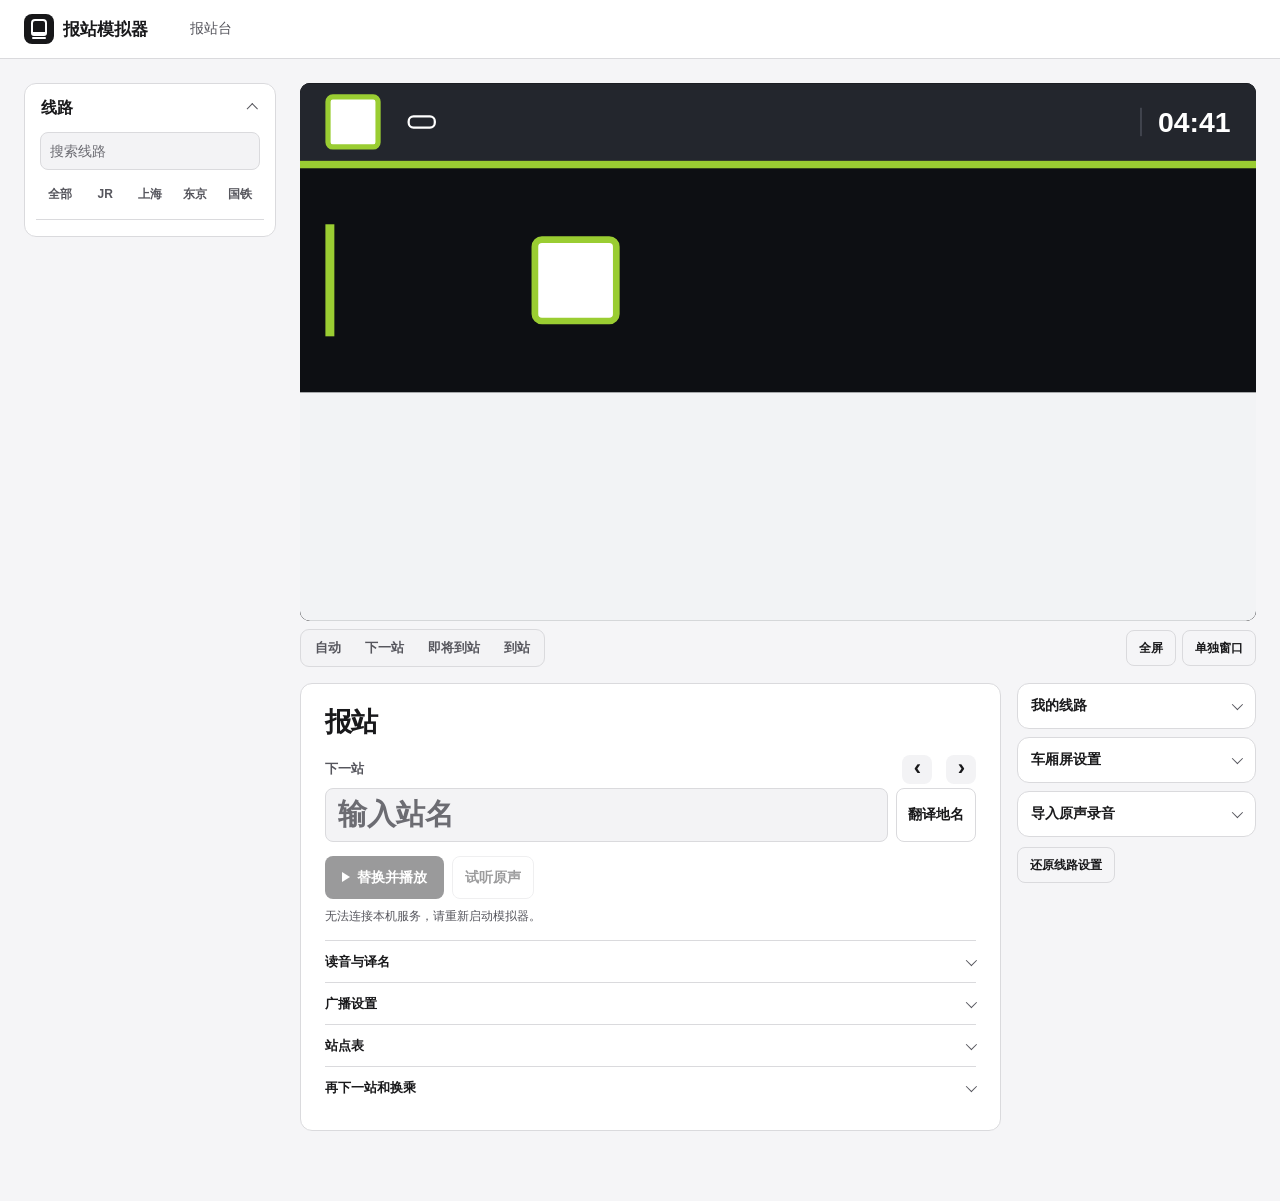
==== commit c992a54d: "接入 JR 全线原声（本机 pids-jre-simulator）并加入线路标志 - 新增 jre_routes.py 与 /api/jre/routes：读取本机 pids-jre-simulato" ====
--- a/static/index.html
+++ b/static/index.html
@@ -4,8 +4,8 @@
 <meta charset="UTF-8">
 <meta name="viewport" content="width=device-width,initial-scale=1">
 <title>报站模拟器</title>
-<link rel="stylesheet" href="/static/style.css?v=5">
-<link rel="stylesheet" href="/static/lcd.css?v=1">
+<link rel="stylesheet" href="/static/style.css?v=7">
+<link rel="stylesheet" href="/static/lcd.css?v=4">
 </head>
 <body>
 <header class="topbar">
@@ -73,9 +73,19 @@
      <div id="placeResults" class="place-results" hidden aria-live="polite"><div id="placeMessage"></div><div id="placeChoices"></div><p class="note">地名数据：<a href="https://www.openstreetmap.org/copyright" target="_blank" rel="noopener">OpenStreetMap</a> / <a href="https://www.wikidata.org/" target="_blank" rel="noopener">Wikidata</a></p></div>
    </div>
 
-   <div class="actions main-actions">
+   <div class="actions main-actions" id="mainActions">
     <button class="primary big" id="generate" disabled aria-keyshortcuts="Control+Enter"><i class="play-icon" aria-hidden="true"></i><span id="generateLabel">替换并播放</span></button>
     <button class="ghost" id="playOriginal" disabled>试听原声</button>
+   </div>
+   <div class="jre-panel" id="jrePanel" hidden>
+    <p class="jre-status" id="jreStatus" role="status"></p>
+    <div class="actions">
+     <button class="primary big" id="jreNext" type="button" aria-keyshortcuts="PageDown"><i class="play-icon" aria-hidden="true"></i><span id="jreNextLabel">下一段广播</span></button>
+     <button class="secondary" id="jreMelody" type="button" aria-keyshortcuts="PageUp">发车音乐</button>
+     <button class="ghost" id="jreAuto" type="button" aria-pressed="false">连续运行</button>
+     <button class="ghost" id="jreRestart" type="button">回到始发站</button>
+    </div>
+    <p class="note">快捷键：Page Down 下一段广播，Page Up 发车音乐，End 暂停 / 继续（网页在前台时有效）。全线原声来自本机的 pids-jre-simulator，只放原声，不做替换。</p>
    </div>
    <div class="progress" id="progressBox" hidden role="status"><div class="bar" aria-hidden="true"><i id="progressBar"></i></div><span id="progress"></span></div>
    <div class="actions result-actions" id="resultActions" hidden>
@@ -115,12 +125,12 @@
 
    <details class="fold" id="stationsFold">
     <summary>站点表 <span class="count" id="stationCount"></span></summary>
-    <p class="note">点一行切换到该站。只填中文站名就行：日文写法（汉字或片假名）、读音、英文会自动生成（灰色字），填了就用你填的。“再下一站”自动取下一行。</p>
+    <p class="note" id="stationsNote">点一行切换到该站。只填中文站名就行：日文写法（汉字或片假名）、读音、英文会自动生成（灰色字），填了就用你填的。“再下一站”自动取下一行。</p>
     <div class="table-wrap"><table class="stations" id="stationTable">
      <thead><tr><th>#</th><th>站名</th><th class="c-jn">日文写法</th><th class="c-ja">读音</th><th class="c-en">英文</th><th class="c-no">编号</th><th></th></tr></thead>
      <tbody></tbody>
     </table></div>
-    <div class="actions"><button class="secondary" id="addStation">＋ 添加站点</button><button class="ghost" id="pasteStations">批量粘贴</button><button class="ghost" id="reverseStations">反向</button><button class="ghost" id="clearStations">清空</button></div>
+    <div class="actions" id="stationActions"><button class="secondary" id="addStation">＋ 添加站点</button><button class="ghost" id="pasteStations">批量粘贴</button><button class="ghost" id="reverseStations">反向</button><button class="ghost" id="clearStations">清空</button></div>
     <div id="pasteBox" hidden><textarea id="pasteText" rows="5" placeholder="每行一个站，可用逗号分隔读法：&#10;巴黎,パリ,Paris&#10;伦敦,ロンドン,London"></textarea><div class="actions"><button class="primary" id="pasteApply">替换站点表</button><button class="ghost" id="pasteCancel">取消</button></div></div>
    </details>
 
@@ -201,8 +211,8 @@
 </main>
 <audio id="audio" hidden></audio>
 <div class="toast" id="toast" role="status" hidden></div>
-<script src="/static/lcd.js?v=2"></script>
-<script src="/static/app.js?v=5"></script>
+<script src="/static/lcd.js?v=4"></script>
+<script src="/static/app.js?v=10"></script>
 <script src="/static/cloud.js?v=4"></script>
 </body>
 </html>
--- a/static/style.css
+++ b/static/style.css
@@ -371,6 +371,13 @@
 .lcd-settings input[type="range"] { width: 100%; accent-color: var(--accent); }
 .lcd-langs { display: flex; flex-wrap: wrap; gap: 0 16px; }
 .lcd-langs label.check { margin-top: 6px; color: var(--ink); }
+.jre-panel { margin-top: 12px; padding-top: 12px; border-top: 1px solid var(--line); }
+.jre-panel .actions { flex-wrap: wrap; }
+.jre-status { margin: 0; color: var(--ink); overflow-wrap: anywhere; font-weight: 750; }
+.jre-panel button[aria-pressed="true"] { background: var(--accent); color: var(--accent-ink); border-color: var(--accent); }
+.stations tr.pass td, .stations tr.pass input { color: var(--muted); }
+.stations tr.pass td { background: var(--soft); }
+.stations tr.pass small { display: inline-block; margin-left: 5px; font-size: 11px; font-weight: 700; white-space: nowrap; }
 @media (max-width: 720px) {
   .lcd-wrap { width: 100%; }
   .lcd-frame { border-radius: 7px; }
--- a/static/lcd.css
+++ b/static/lcd.css
@@ -9,6 +9,8 @@
   font-family: "Hiragino Sans", "Yu Gothic UI", "Microsoft YaHei UI", "PingFang SC", Meiryo, sans-serif;
 }
 .lcd [lang="en"] { font-family: "Segoe UI", "Helvetica Neue", Arial, sans-serif; }
+.lcd, .lcd * { box-sizing: border-box; }
+.lcd [hidden] { display: none; }
 
 /* 顶部：线路、种别、方向、时间 */
 .lcd-head { display: flex; align-items: center; gap: 18px; padding: 0 34px; background: #23262d; white-space: nowrap; min-width: 0; }
@@ -17,11 +19,15 @@
   border-radius: 10px; background: #fff; color: #111; font: 800 34px/1 "Segoe UI", Arial, sans-serif;
 }
 .lcd-line { font-size: 40px; font-weight: 800; overflow: hidden; text-overflow: ellipsis; flex: 0 1 auto; min-width: 0; }
-.lcd-type { padding: 6px 16px; border: 3px solid #fff; border-radius: 8px; font-size: 32px; font-weight: 800; }
-.lcd-type[data-mark="rapid"] { background: #e8730c; border-color: #e8730c; }
-.lcd-type[data-mark="express"] { background: #d7102a; border-color: #d7102a; }
-.lcd-type[data-mark="chuo"] { background: #1f5fb5; border-color: #1f5fb5; }
-.lcd-type[data-mark="ome"] { background: #1d8a4f; border-color: #1d8a4f; }
+.lcd-type {
+  padding: 6px 16px; border: 3px solid var(--type-color, var(--kind-color, #fff)); border-radius: 8px;
+  background: var(--type-color, var(--kind-color, transparent)); color: var(--type-ink, #fff);
+  font-size: 32px; font-weight: 800;
+}
+.lcd-type[data-mark="rapid"] { --kind-color: #ad5005; }
+.lcd-type[data-mark="express"] { --kind-color: #d7102a; }
+.lcd-type[data-mark="chuo"] { --kind-color: #1f5fb5; }
+.lcd-type[data-mark="ome"] { --kind-color: #197742; }
 .lcd-dest { margin-left: auto; font-size: 34px; font-weight: 700; color: #e9ebf0; overflow: hidden; text-overflow: ellipsis; min-width: 0; }
 .lcd-clock { font: 700 38px/1 "Segoe UI", Arial, sans-serif; font-variant-numeric: tabular-nums; color: #fff; padding-left: 22px; border-left: 2px solid #4a4e58; }
 .lcd-stripe { background: var(--line-color); }
@@ -33,9 +39,12 @@
 .lcd-label[data-lang="en"] span { font-size: 44px; }
 .lcd-name { display: flex; align-items: center; gap: 28px; min-width: 0; }
 .lcd-no {
-  flex: none; display: grid; place-items: center; width: 118px; height: 118px; border: 9px solid var(--line-color); border-radius: 14px;
-  background: #fff; color: #111; font: 800 34px/1.05 "Segoe UI", Arial, sans-serif; text-align: center; white-space: pre-line; padding: 4px;
+  flex: none; display: flex; flex-direction: column; align-items: stretch; justify-content: center;
+  min-width: 118px; min-height: 118px; max-width: 186px; border: 9px solid var(--line-color); border-radius: 14px;
+  background: #fff; color: #111; font: 800 34px/1.07 "Segoe UI", Arial, sans-serif; text-align: center; padding: 5px 7px;
+  overflow-wrap: anywhere;
 }
+.lcd-code3 { align-self: center; padding: 2px 8px 3px; margin-bottom: 3px; background: #21242b; color: #fff; border-radius: 3px; font-size: 23px; }
 .lcd-name-box { flex: 1; min-width: 0; overflow: hidden; }
 .lcd-name-text { display: inline-block; white-space: nowrap; font-weight: 800; line-height: 1.15; transform-origin: left center; letter-spacing: .02em; }
 .lcd-name-box[data-lang="en"] .lcd-name-text { font-weight: 700; letter-spacing: 0; }
@@ -54,6 +63,8 @@
 .lcd-stop.past .lcd-dot { border-color: #a2a6ae; }
 .lcd-stop.current .lcd-stop-name > span { font-size: 36px; color: #000; }
 .lcd-stop.current .lcd-dot { width: 52px; height: 52px; background: var(--line-color); border-color: #111; }
+.lcd-stop.pass .lcd-stop-name > span, .lcd-stop.pass .lcd-stop-no { color: #60646d; }
+.lcd-stop.pass .lcd-dot { width: 19px; height: 19px; border: 3px solid #737780; background: #afb3ba; animation: none; }
 .lcd-train { position: absolute; z-index: 3; top: 196px; transform: translate(-50%, -50%); display: flex; gap: 2px; }
 .lcd-train i { width: 0; height: 0; border-block: 17px solid transparent; border-left: 22px solid #d7102a; animation: lcd-chevron 1.2s infinite; }
 .lcd-train i:nth-child(2) { animation-delay: .2s; }
@@ -70,6 +81,19 @@
 .lcd-page-body { min-width: 0; display: grid; gap: 14px; }
 .lcd-page-body p { margin: 0; font-size: 44px; font-weight: 800; line-height: 1.25; overflow-wrap: anywhere; display: -webkit-box; -webkit-line-clamp: 3; -webkit-box-orient: vertical; overflow: hidden; }
 .lcd-page-body p.en { font-size: 30px; font-weight: 600; color: #333; -webkit-line-clamp: 2; }
+.lcd-transfer-list { display: grid; grid-template-rows: auto 1fr; align-items: start; gap: 7px; padding: 12px 34px; }
+.lcd-transfer-list .lcd-page-title { display: flex; align-items: baseline; gap: 12px; justify-self: start; padding: 4px 13px; border-radius: 5px; }
+.lcd-transfer-list .lcd-page-title b { font-size: 28px; }
+.lcd-transfer-list .lcd-page-title span { font-size: 18px; }
+.lcd-transfer-list ul { display: grid; grid-template-columns: repeat(2, minmax(0, 1fr)); gap: 5px 17px; list-style: none; margin: 0; padding: 0; }
+.lcd-transfer-list li { display: flex; align-items: center; gap: 10px; height: 52px; padding: 3px 10px; background: #fff; border: 1px solid #d4d6db; border-radius: 5px; min-width: 0; }
+.lcd-transfer-badges { display: flex; flex: none; align-items: center; gap: 4px; }
+.lcd-transfer-badges img, .lcd-transfer-code { width: 39px; height: 39px; object-fit: contain; }
+.lcd-transfer-code { display: grid; place-items: center; background: #e9eaed; border-radius: 4px; font: 800 17px/1 "Segoe UI", sans-serif; }
+.lcd-transfer-name { display: grid; min-width: 0; line-height: 1.12; gap: 3px; }
+.lcd-transfer-name b, .lcd-transfer-name span { overflow: hidden; text-overflow: ellipsis; white-space: nowrap; }
+.lcd-transfer-name b { font-size: 24px; }
+.lcd-transfer-name span { font-size: 17px; color: #535762; }
 .lcd-car { flex: none; position: relative; width: 300px; height: 190px; border: 8px solid #222; border-radius: 30px; background: #fff; }
 .lcd-car::before { content: ""; position: absolute; inset: 40px 70px; border: 6px solid #bbb; border-radius: 10px; }
 .lcd-car i { position: absolute; top: 20px; bottom: 20px; width: 34px; border-radius: 6px; background: #ccc; }
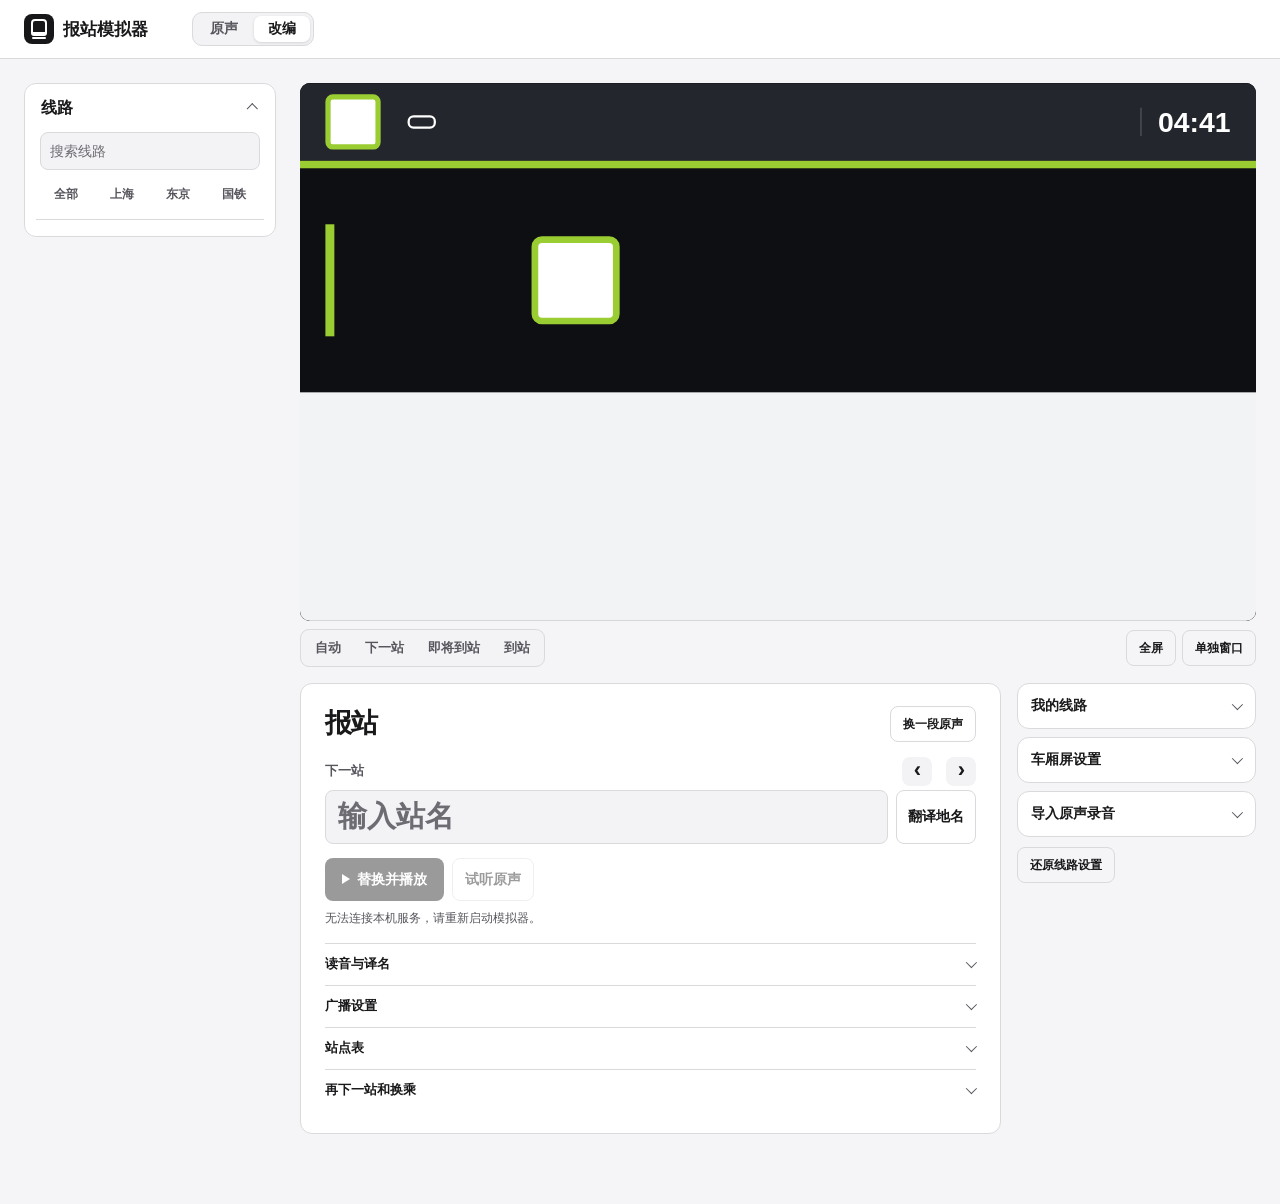
==== commit 50d76a79: "分成「原声」和「改编」两个页面 - / 原声：左栏分「全线原声」（JR 全线，可选种别、上一站/下一站）   和「单段原声」（上海公交 510 路、国铁、JR 单站样例、导入的录音）两个文件夹 - /" ====
--- a/static/index.html
+++ b/static/index.html
@@ -3,15 +3,16 @@
 <head>
 <meta charset="UTF-8">
 <meta name="viewport" content="width=device-width,initial-scale=1">
-<title>报站模拟器</title>
-<link rel="stylesheet" href="/static/style.css?v=7">
+<title>报站模拟器 · 改编</title>
+<link rel="stylesheet" href="/static/style.css?v=8">
 <link rel="stylesheet" href="/static/lcd.css?v=4">
 </head>
 <body>
 <header class="topbar">
  <div class="topbar-inner">
  <a href="#workstation" class="brand"><span class="brand-icon" aria-hidden="true"></span>报站模拟器</a>
- <nav class="top-links" aria-label="页面导航"><a href="#workstation">报站台</a><a href="#otherBroadcasts" id="otherLink" hidden>其他广播</a></nav>
+ <nav class="page-tabs" aria-label="页面"><a href="/">原声</a><a href="/edit" aria-current="page">改编</a></nav>
+ <nav class="top-links" aria-label="页面导航"><a href="#otherBroadcasts" id="otherLink" hidden>其他广播</a></nav>
  <div class="player" id="player" data-state="idle">
   <span class="eq" id="eq" aria-hidden="true"><i></i><i></i><i></i></span>
   <span class="player-title" id="nowPlaying" aria-live="polite">未在播放</span>
@@ -22,7 +23,19 @@
  </div>
 </header>
 
-<main class="layout">
+<section class="base-picker" id="basePicker" hidden aria-labelledby="pickerTitle">
+ <div class="card">
+  <h1 id="pickerTitle">选一段原声开始改编</h1>
+  <p class="note">改编会保留原声，只把录音里已定位的名称（线路名、终点、站名等）换成你填的内容，替换的部分由 AI 生成。选好后可以改线路名称、线路编号、颜色和车站，改好可以存成「我的线路」。</p>
+  <h2 id="myBaseTitle">继续改编我的线路</h2>
+  <div class="base-grid" id="myBaseGrid"></div>
+  <h2>原声样本</h2>
+  <div class="base-grid" id="baseGrid"></div>
+  <p class="note">JR 全线原声还没有标出每段录音里站名的位置，暂时只能在「原声」页播放，不能改编。</p>
+ </div>
+</section>
+
+<main class="layout" id="editorLayout">
  <!-- ============ 左栏：线路 ============ -->
  <aside class="col routes-col">
   <details class="card route-panel" id="routePanel" open>
@@ -55,7 +68,7 @@
 
   <div class="workbench">
   <section class="card composer" id="announcement" aria-labelledby="routeTitle">
-   <div class="card-head"><h1 id="routeTitle" tabindex="-1">报站</h1><span class="tag" id="routeTag"></span></div>
+   <div class="card-head"><h1 id="routeTitle" tabindex="-1">报站</h1><span class="tag" id="routeTag"></span><button class="ghost small change-base" id="changeBase" type="button">换一段原声</button></div>
 
    <div class="now-station">
     <div class="station-toolbar">
@@ -212,7 +225,8 @@
 <audio id="audio" hidden></audio>
 <div class="toast" id="toast" role="status" hidden></div>
 <script src="/static/lcd.js?v=4"></script>
-<script src="/static/app.js?v=10"></script>
+<script src="/static/routes.js?v=1"></script>
+<script src="/static/app.js?v=11"></script>
 <script src="/static/cloud.js?v=4"></script>
 </body>
 </html>
--- a/static/style.css
+++ b/static/style.css
@@ -383,3 +383,26 @@
   .lcd-frame { border-radius: 7px; }
   .lcd-states button { min-height: 36px; padding-inline: 9px; }
 }
+
+/* 原声 / 改编 两个页面的切换标签 */
+.page-tabs { flex: none; display: flex; gap: 2px; padding: 3px; margin-left: 14px; background: var(--soft); border: 1px solid var(--line); border-radius: 10px; }
+.page-tabs a { white-space: nowrap; padding: 4px 14px; border-radius: 7px; color: var(--muted); font-size: 14px; font-weight: 750; text-decoration: none; }
+.page-tabs a[aria-current="page"] { background: var(--card); color: var(--ink); box-shadow: 0 1px 3px #0002; }
+.page-tabs a:hover { color: var(--ink); }
+
+/* 改编页：先选一段原声 */
+.base-picker { max-width: 1100px; margin: 24px auto; padding: 0 16px; }
+.base-picker h1 { margin-bottom: 8px; }
+.base-picker h2 { margin: 22px 0 10px; font-size: 15px; }
+.base-grid { display: grid; grid-template-columns: repeat(auto-fill, minmax(250px, 1fr)); gap: 8px; }
+.base-card {
+  display: grid; grid-template-columns: 44px minmax(0, 1fr); gap: 10px; align-items: center; text-align: left;
+  padding: 10px; border: 1px solid var(--line); border-radius: 10px; background: var(--card); color: var(--ink);
+}
+.base-card:hover { border-color: var(--accent); }
+.base-card .code { background: #fff; color: #19191b; border: 3px solid var(--rc); border-radius: 6px; font-size: 12px; font-weight: 800; padding: 6px 2px; text-align: center; overflow-wrap: anywhere; }
+.base-name { min-width: 0; font-size: 15px; font-weight: 800; }
+.base-name small { display: block; margin-top: 2px; color: var(--muted); font-size: 12px; font-weight: 500; }
+.base-name .base-fields { color: var(--ink); font-weight: 650; }
+.change-base { margin-left: auto; }
+@media (max-width: 720px) { .page-tabs { margin-left: auto; } .page-tabs a { padding: 4px 10px; } }
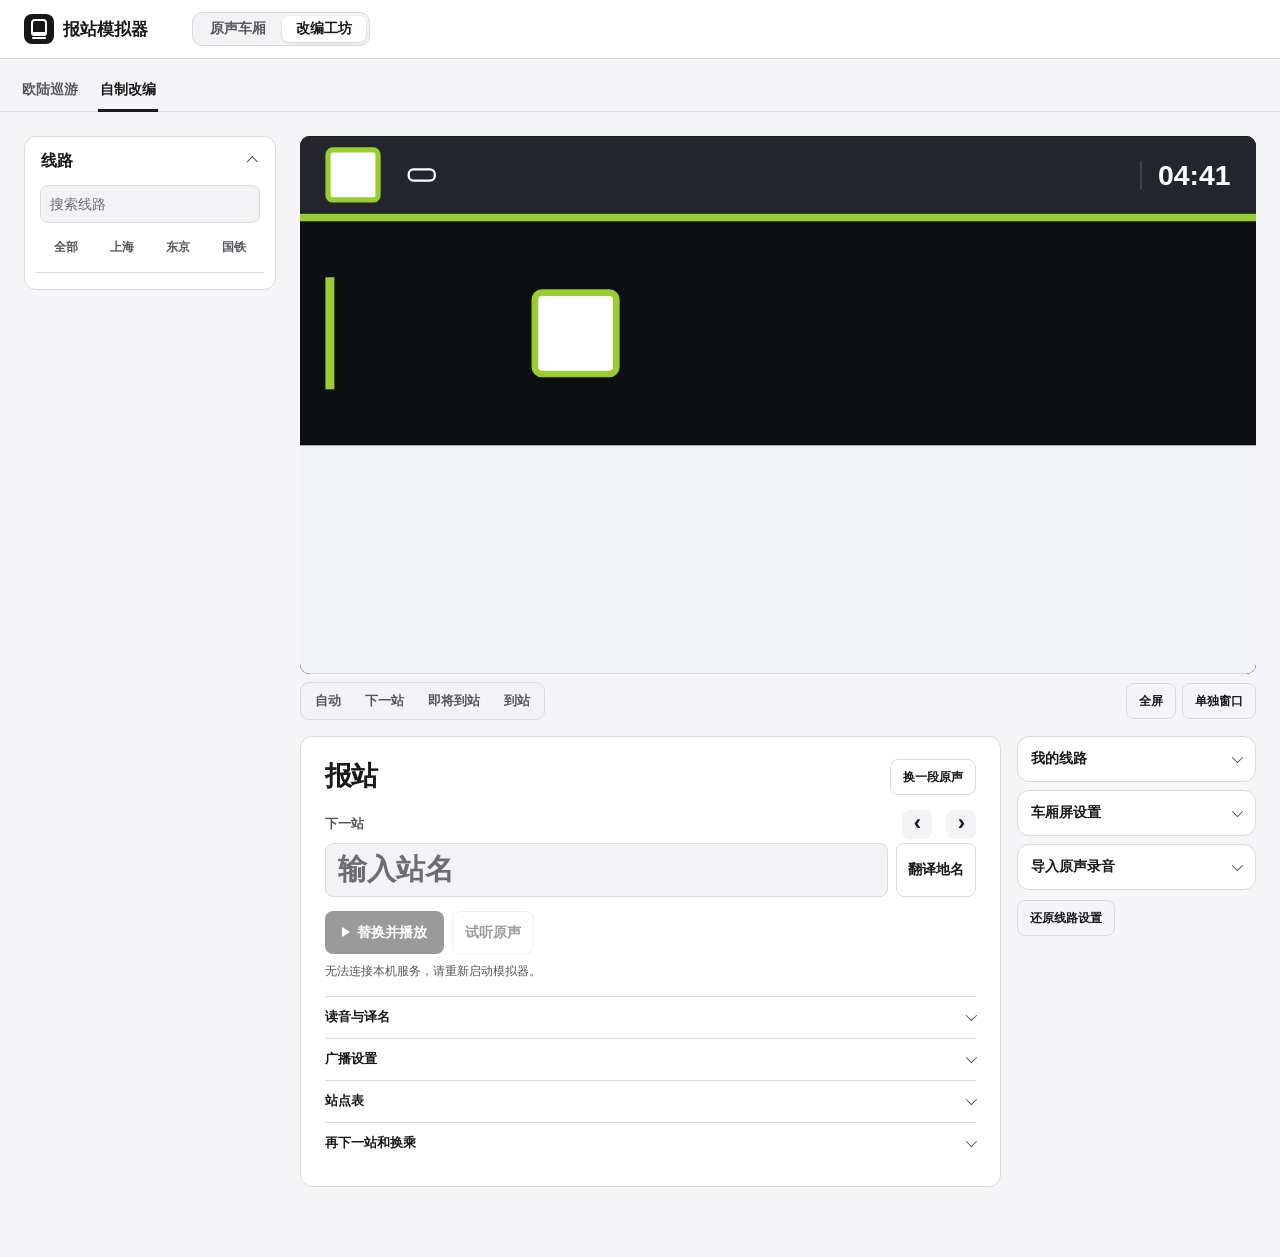
==== commit 5f5a1926: "改编工坊新增「欧陆巡游」：欧卡 2 本体 75 城预生成报站 - /tour 欧陆巡游：选原声（上海公交 510 路 / 宇都宫线）→ 选国家 → 选城市，播放预先生成的报站 - tools/gen_" ====
--- a/static/index.html
+++ b/static/index.html
@@ -3,15 +3,15 @@
 <head>
 <meta charset="UTF-8">
 <meta name="viewport" content="width=device-width,initial-scale=1">
-<title>报站模拟器 · 改编</title>
-<link rel="stylesheet" href="/static/style.css?v=8">
+<title>报站模拟器 · 自制改编</title>
+<link rel="stylesheet" href="/static/style.css?v=9">
 <link rel="stylesheet" href="/static/lcd.css?v=4">
 </head>
 <body>
 <header class="topbar">
  <div class="topbar-inner">
  <a href="#workstation" class="brand"><span class="brand-icon" aria-hidden="true"></span>报站模拟器</a>
- <nav class="page-tabs" aria-label="页面"><a href="/">原声</a><a href="/edit" aria-current="page">改编</a></nav>
+ <nav class="page-tabs" aria-label="页面"><a href="/">原声车厢</a><a href="/tour" aria-current="page">改编工坊</a></nav>
  <nav class="top-links" aria-label="页面导航"><a href="#otherBroadcasts" id="otherLink" hidden>其他广播</a></nav>
  <div class="player" id="player" data-state="idle">
   <span class="eq" id="eq" aria-hidden="true"><i></i><i></i><i></i></span>
@@ -22,6 +22,8 @@
  </div>
  </div>
 </header>
+
+<nav class="t-subnav" aria-label="改编工坊"><a href="/tour">欧陆巡游</a><a href="/edit" aria-current="page">自制改编</a></nav>
 
 <section class="base-picker" id="basePicker" hidden aria-labelledby="pickerTitle">
  <div class="card">
@@ -88,6 +90,7 @@
 
    <div class="actions main-actions" id="mainActions">
     <button class="primary big" id="generate" disabled aria-keyshortcuts="Control+Enter"><i class="play-icon" aria-hidden="true"></i><span id="generateLabel">替换并播放</span></button>
+    <button class="secondary" id="generateAll" type="button" hidden title="为这条线路的每一站生成报站，原声页「我的线路」和服务器会用到">生成全部站点</button>
     <button class="ghost" id="playOriginal" disabled>试听原声</button>
    </div>
    <div class="jre-panel" id="jrePanel" hidden>
@@ -226,7 +229,7 @@
 <div class="toast" id="toast" role="status" hidden></div>
 <script src="/static/lcd.js?v=4"></script>
 <script src="/static/routes.js?v=1"></script>
-<script src="/static/app.js?v=11"></script>
+<script src="/static/app.js?v=12"></script>
 <script src="/static/cloud.js?v=4"></script>
 </body>
 </html>
--- a/static/style.css
+++ b/static/style.css
@@ -406,3 +406,9 @@
 .base-name .base-fields { color: var(--ink); font-weight: 650; }
 .change-base { margin-left: auto; }
 @media (max-width: 720px) { .page-tabs { margin-left: auto; } .page-tabs a { padding: 4px 10px; } }
+
+/* 改编工坊的子页面切换（欧陆巡游 / 自制改编） */
+.t-subnav { max-width: 1400px; margin: 14px auto 0; padding: 0 20px; display: flex; gap: 18px; border-bottom: 1px solid var(--line); }
+.t-subnav a { padding: 8px 2px 10px; color: var(--muted); font-weight: 750; text-decoration: none; border-bottom: 3px solid transparent; margin-bottom: -1px; }
+.t-subnav a[aria-current="page"] { color: var(--ink); border-bottom-color: var(--ink); }
+.t-subnav a:hover { color: var(--ink); }
